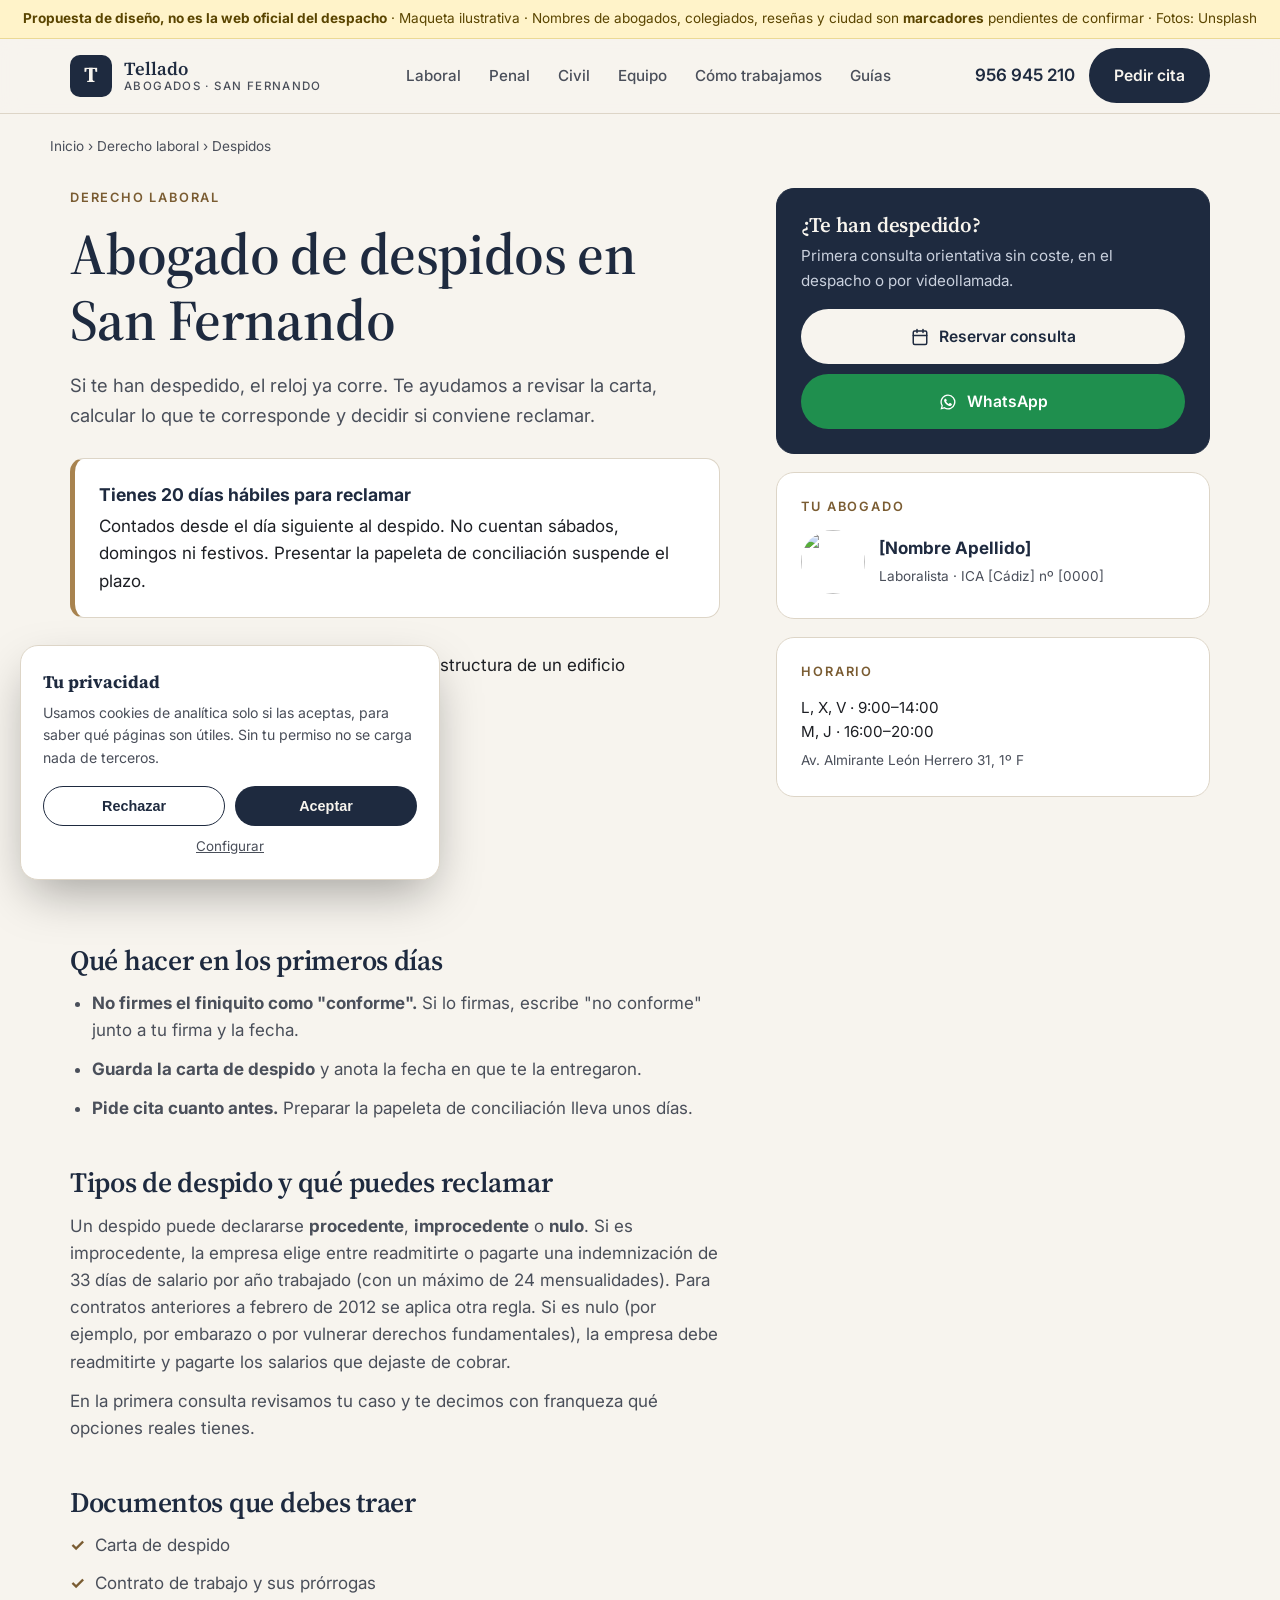
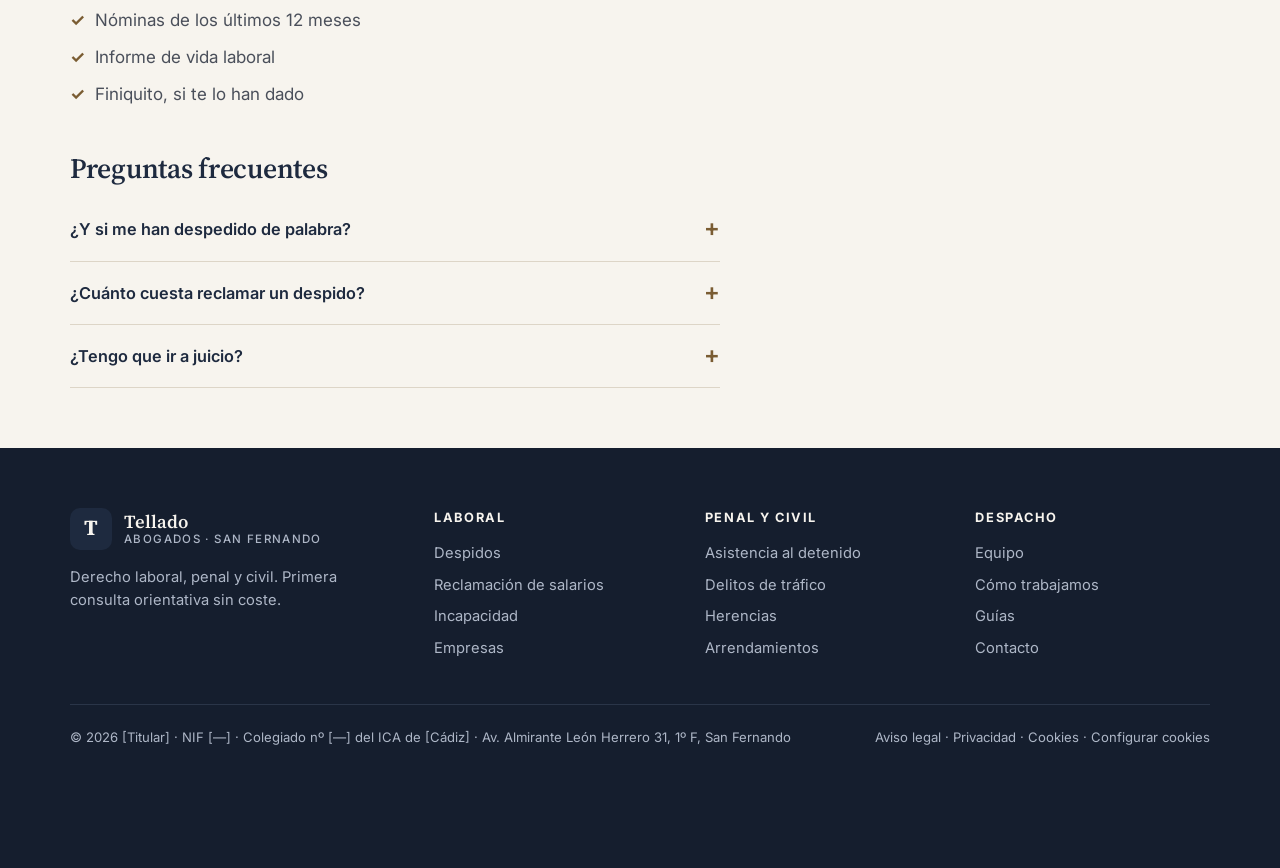
==== servicio-despidos.html @ cbaa28bf "Maqueta de diseño para la nueva web del despacho Portada y página de servicio de despidos con imágen" ====
<!doctype html>
<html lang="es">
<head>
<meta charset="utf-8">
<meta name="viewport" content="width=device-width, initial-scale=1">
<title>Abogado de despidos en San Fernando (Cádiz) | Tellado Abogados — MAQUETA</title>
<meta name="description" content="¿Te han despedido? Tienes 20 días hábiles para reclamar. Abogados laboralistas en San Fernando: primera consulta sin coste y presupuesto cerrado.">
<meta name="robots" content="noindex">
<link rel="preconnect" href="https://fonts.googleapis.com">
<link href="https://fonts.googleapis.com/css2?family=Inter:wght@400;500;600&family=Source+Serif+4:opsz,wght@8..60,600;8..60,700&display=swap" rel="stylesheet">
<link rel="stylesheet" href="estilos.css">
</head>
<body>
<svg width="0" height="0" style="position:absolute" aria-hidden="true">
  <symbol id="i-tel" viewBox="0 0 24 24"><path fill="none" stroke="currentColor" stroke-width="2" stroke-linecap="round" stroke-linejoin="round" d="M22 16.9v3a2 2 0 0 1-2.2 2 19.8 19.8 0 0 1-8.6-3.1 19.5 19.5 0 0 1-6-6A19.8 19.8 0 0 1 2.1 4.2 2 2 0 0 1 4.1 2h3a2 2 0 0 1 2 1.7c.1 1 .4 1.9.7 2.8a2 2 0 0 1-.5 2.1L8 9.9a16 16 0 0 0 6 6l1.3-1.3a2 2 0 0 1 2.1-.4c.9.3 1.8.6 2.8.7a2 2 0 0 1 1.7 2z"/></symbol>
  <symbol id="i-wa" viewBox="0 0 24 24"><path fill="currentColor" d="M12 2a10 10 0 0 0-8.6 15.1L2 22l5-1.3A10 10 0 1 0 12 2zm0 18.2c-1.5 0-3-.4-4.3-1.2l-.3-.2-3 .8.8-2.9-.2-.3A8.2 8.2 0 1 1 12 20.2zm4.5-6.1c-.2-.1-1.5-.7-1.7-.8-.2-.1-.4-.1-.6.1l-.8 1c-.1.2-.3.2-.5.1a6.7 6.7 0 0 1-3.3-2.9c-.3-.4.3-.4.7-1.4.1-.2 0-.3 0-.4l-.8-1.8c-.2-.5-.4-.4-.6-.4h-.5c-.2 0-.4.1-.7.3-.2.3-.9.9-.9 2.2s.9 2.5 1 2.7c.1.2 1.8 2.8 4.4 3.9 1.6.7 2.3.8 3.1.6.5-.1 1.5-.6 1.7-1.2.2-.6.2-1.1.2-1.2-.1-.2-.3-.2-.5-.3z"/></symbol>
  <symbol id="i-cal" viewBox="0 0 24 24"><g fill="none" stroke="currentColor" stroke-width="2" stroke-linecap="round"><rect x="3" y="4" width="18" height="18" rx="2"/><path d="M16 2v4M8 2v4M3 10h18"/></g></symbol>
  <symbol id="i-ok" viewBox="0 0 24 24"><g fill="none" stroke="currentColor" stroke-width="2" stroke-linecap="round" stroke-linejoin="round"><path d="M12 22s8-4 8-10V5l-8-3-8 3v7c0 6 8 10 8 10z"/><path d="m9 12 2 2 4-4"/></g></symbol>
  <symbol id="i-doc" viewBox="0 0 24 24"><g fill="none" stroke="currentColor" stroke-width="2" stroke-linecap="round" stroke-linejoin="round"><path d="M14 2H6a2 2 0 0 0-2 2v16a2 2 0 0 0 2 2h12a2 2 0 0 0 2-2V8z"/><path d="M14 2v6h6M9 13h6M9 17h6"/></g></symbol>
  <symbol id="i-vid" viewBox="0 0 24 24"><g fill="none" stroke="currentColor" stroke-width="2" stroke-linecap="round" stroke-linejoin="round"><path d="m23 7-7 5 7 5z"/><rect x="1" y="5" width="15" height="14" rx="2"/></g></symbol>
  <symbol id="i-pin" viewBox="0 0 24 24"><g fill="none" stroke="currentColor" stroke-width="2"><path d="M21 10c0 7-9 13-9 13S3 17 3 10a9 9 0 0 1 18 0z"/><circle cx="12" cy="10" r="3"/></g></symbol>
  <symbol id="i-reloj" viewBox="0 0 24 24"><g fill="none" stroke="currentColor" stroke-width="2" stroke-linecap="round"><circle cx="12" cy="12" r="10"/><path d="M12 6v6l4 2"/></g></symbol>
  <symbol id="i-mail" viewBox="0 0 24 24"><g fill="none" stroke="currentColor" stroke-width="2" stroke-linecap="round" stroke-linejoin="round"><rect x="2" y="4" width="20" height="16" rx="2"/><path d="m22 6-10 7L2 6"/></g></symbol>
</svg>

<div class="demo"><strong>Propuesta de diseño, no es la web oficial del despacho</strong> · Maqueta ilustrativa · Nombres de abogados, colegiados, reseñas y ciudad son <strong>marcadores</strong> pendientes de confirmar · Fotos: Unsplash</div>

<header class="top">
  <div class="wrap nav">
    <a class="logo" href="index.html" aria-label="Tellado Abogados, inicio">
      <span class="logo-mark">T</span>
      <span class="logo-txt">Tellado<small>Abogados · San Fernando</small></span>
    </a>
    <nav aria-label="Principal">
      <ul class="menu">
        <li><a href="#areas">Laboral</a></li>
        <li><a href="#areas">Penal</a></li>
        <li><a href="#areas">Civil</a></li>
        <li><a href="#equipo">Equipo</a></li>
        <li><a href="#metodo">Cómo trabajamos</a></li>
        <li><a href="#guias">Guías</a></li>
      </ul>
    </nav>
    <div class="nav-cta">
      <a class="tel" href="tel:+34956945210">956 945 210</a>
      <a class="btn btn-primario" href="#contacto">Pedir cita</a>
      <button class="burger" aria-label="Abrir menú" style="display:none;align-items:center;gap:8px;background:none;border:1.5px solid var(--linea);border-radius:999px;padding:9px 14px;font:600 .9rem var(--sans);color:var(--marino)">☰ Menú</button>
    </div>
  </div>
</header>

<main>
  <div class="wrap migas"><a href="index.html">Inicio</a> › <a href="index.html#areas">Derecho laboral</a> › Despidos</div>
  <section class="svc-hero">
    <div class="wrap svc-grid">
      <article class="prosa">
        <span class="eyebrow">Derecho laboral</span>
        <h1>Abogado de despidos en San Fernando</h1>
        <p class="lead" style="font-size:1.15rem;margin-top:18px">Si te han despedido, el reloj ya corre. Te ayudamos a revisar la carta, calcular lo que te corresponde y decidir si conviene reclamar.</p>
        <div class="plazo"><strong>Tienes 20 días hábiles para reclamar</strong>Contados desde el día siguiente al despido. No cuentan sábados, domingos ni festivos. Presentar la papeleta de conciliación suspende el plazo.</div>
        <img class="svc-banner" src="https://images.unsplash.com/photo-1587582423116-ec07293f0395?w=1400&q=70&auto=format&fit=crop" alt="Obrero de la construcción con casco en la estructura de un edificio">
        <h2>Qué hacer en los primeros días</h2>
        <ul>
          <li><strong>No firmes el finiquito como "conforme".</strong> Si lo firmas, escribe "no conforme" junto a tu firma y la fecha.</li>
          <li><strong>Guarda la carta de despido</strong> y anota la fecha en que te la entregaron.</li>
          <li><strong>Pide cita cuanto antes.</strong> Preparar la papeleta de conciliación lleva unos días.</li>
        </ul>
        <h2>Tipos de despido y qué puedes reclamar</h2>
        <p>Un despido puede declararse <strong>procedente</strong>, <strong>improcedente</strong> o <strong>nulo</strong>. Si es improcedente, la empresa elige entre readmitirte o pagarte una indemnización de 33 días de salario por año trabajado (con un máximo de 24 mensualidades). Para contratos anteriores a febrero de 2012 se aplica otra regla. Si es nulo (por ejemplo, por embarazo o por vulnerar derechos fundamentales), la empresa debe readmitirte y pagarte los salarios que dejaste de cobrar.</p>
        <p>En la primera consulta revisamos tu caso y te decimos con franqueza qué opciones reales tienes.</p>
        <h2>Documentos que debes traer</h2>
        <ul class="docs">
          <li>Carta de despido</li><li>Contrato de trabajo y sus prórrogas</li><li>Nóminas de los últimos 12 meses</li><li>Informe de vida laboral</li><li>Finiquito, si te lo han dado</li>
        </ul>
        <h2>Preguntas frecuentes</h2>
        <details><summary>¿Y si me han despedido de palabra?</summary><p>Un despido verbal también se puede reclamar, y el plazo de 20 días empieza igual. Es importante reunir pruebas: mensajes, testigos o la baja en la Seguridad Social.</p></details>
        <details><summary>¿Cuánto cuesta reclamar un despido?</summary><p>La primera consulta es gratuita. Si decides reclamar, te damos un presupuesto cerrado por escrito antes de empezar.</p></details>
        <details><summary>¿Tengo que ir a juicio?</summary><p>No siempre. Muchos despidos se resuelven en la conciliación previa o en un acuerdo antes del juicio.</p></details>
      </article>
      <aside class="lateral">
        <div class="tarjeta osc">
          <h3>¿Te han despedido?</h3>
          <p style="color:#C9D0DD;font-size:.95rem;margin:8px 0 6px">Primera consulta orientativa sin coste, en el despacho o por videollamada.</p>
          <a class="btn" style="background:var(--marfil);color:var(--marino)" href="index.html#contacto"><svg><use href="#i-cal"/></svg>Reservar consulta</a>
          <a class="btn btn-wa" href="https://wa.me/34000000000"><svg><use href="#i-wa"/></svg>WhatsApp</a>
        </div>
        <div class="tarjeta">
          <span class="eyebrow">Tu abogado</span>
          <div class="resp"><img src="https://images.unsplash.com/photo-1560250097-0b93528c311a?w=200&q=60&auto=format&fit=crop&crop=faces" alt=""><div><strong>[Nombre Apellido]</strong><span>Laboralista · ICA [Cádiz] nº [0000]</span></div></div>
        </div>
        <div class="tarjeta">
          <span class="eyebrow">Horario</span>
          <p style="font-size:.95rem">L, X, V · 9:00–14:00<br>M, J · 16:00–20:00</p>
          <p class="muted" style="font-size:.85rem;margin-top:6px">Av. Almirante León Herrero 31, 1º F</p>
        </div>
      </aside>
    </div>
  </section>
</main>

<footer class="pie">
  <div class="wrap">
    <div class="pie-grid">
      <div>
        <a class="logo" href="index.html"><span class="logo-mark">T</span><span class="logo-txt" style="color:var(--marfil)">Tellado<small style="color:#AEB7C7">Abogados · San Fernando</small></span></a>
        <p style="margin-top:16px;max-width:32ch">Derecho laboral, penal y civil. Primera consulta orientativa sin coste.</p>
      </div>
      <div><h4>Laboral</h4><ul><li><a href="servicio-despidos.html">Despidos</a></li><li><a href="#">Reclamación de salarios</a></li><li><a href="#">Incapacidad</a></li><li><a href="#">Empresas</a></li></ul></div>
      <div><h4>Penal y civil</h4><ul><li><a href="#">Asistencia al detenido</a></li><li><a href="#">Delitos de tráfico</a></li><li><a href="#">Herencias</a></li><li><a href="#">Arrendamientos</a></li></ul></div>
      <div><h4>Despacho</h4><ul><li><a href="#equipo">Equipo</a></li><li><a href="#metodo">Cómo trabajamos</a></li><li><a href="#guias">Guías</a></li><li><a href="#contacto">Contacto</a></li></ul></div>
    </div>
    <div class="lssi">
      <span>© 2026 [Titular] · NIF [—] · Colegiado nº [—] del ICA de [Cádiz] · Av. Almirante León Herrero 31, 1º F, San Fernando</span>
      <span><a href="#">Aviso legal</a> · <a href="#">Privacidad</a> · <a href="#">Cookies</a> · <a href="#" onclick="document.querySelector('.cookies').hidden=false;return false">Configurar cookies</a></span>
    </div>
  </div>
</footer>

<nav class="barra-movil" aria-label="Contacto rápido">
  <a href="tel:+34956945210"><svg><use href="#i-tel"/></svg>Llamar</a>
  <a class="wa" href="https://wa.me/34000000000"><svg><use href="#i-wa"/></svg>WhatsApp</a>
  <a class="cita" href="#contacto"><svg><use href="#i-cal"/></svg>Pedir cita</a>
</nav>

<div class="cookies" role="dialog" aria-label="Cookies">
  <h4>Tu privacidad</h4>
  <p>Usamos cookies de analítica solo si las aceptas, para saber qué páginas son útiles. Sin tu permiso no se carga nada de terceros.</p>
  <div class="acc">
    <button class="btn btn-borde" onclick="this.closest('.cookies').hidden=true">Rechazar</button>
    <button class="btn btn-primario" onclick="this.closest('.cookies').hidden=true">Aceptar</button>
  </div>
  <a class="conf" href="#">Configurar</a>
</div>
</body>
</html>
---- estilos.css ----
/* MAQUETA ILUSTRATIVA — no es código de producción */
:root{
  --marino:#1E2A3F; --marino-2:#2C3B57; --marfil:#F7F4EE; --marfil-2:#EFE9DE;
  --laton:#A8834F; --laton-osc:#7A5C32; --texto:#1D1F24; --texto-2:#4A4F5A;
  --linea:#DDD5C7; --blanco:#fff; --wa:#1F8F4E;
  --serif:"Source Serif 4", Georgia, serif; --sans:"Inter", system-ui, sans-serif;
  --r:14px; --sombra:0 10px 30px -12px rgba(30,42,63,.25);
  --max:1180px;
}
*{box-sizing:border-box;margin:0}
html{scroll-behavior:smooth}
body{font-family:var(--sans);color:var(--texto);background:var(--marfil);line-height:1.6;font-size:17px;-webkit-font-smoothing:antialiased}
img{max-width:100%;display:block}
a{color:inherit}
:focus-visible{outline:3px solid var(--laton);outline-offset:3px;border-radius:4px}
h1,h2,h3{font-family:var(--serif);color:var(--marino);line-height:1.15;font-weight:600;letter-spacing:-.01em}
h1{font-size:clamp(2.1rem,4.6vw,3.6rem)}
h2{font-size:clamp(1.7rem,3vw,2.5rem)}
h3{font-size:1.3rem}
.wrap{max-width:var(--max);margin:0 auto;padding:0 20px}
.eyebrow{font-size:.8rem;letter-spacing:.14em;text-transform:uppercase;color:var(--laton-osc);font-weight:600;margin-bottom:.8rem;display:block}
.muted{color:var(--texto-2)}
section{padding:88px 0}

/* aviso maqueta */
.demo{background:#FFF3C9;color:#5a4500;font-size:.85rem;text-align:center;padding:8px 16px;border-bottom:1px solid #EBD995}

/* cabecera */
header.top{position:sticky;top:0;z-index:30;background:rgba(247,244,238,.92);backdrop-filter:blur(10px);border-bottom:1px solid var(--linea)}
.nav{display:flex;align-items:center;justify-content:space-between;height:74px;gap:24px}
.logo{display:flex;align-items:center;gap:12px;text-decoration:none}
.logo-mark{width:42px;height:42px;border-radius:10px;background:var(--marino);color:var(--marfil);display:grid;place-items:center;font-family:var(--serif);font-size:1.35rem;font-weight:700}
.logo-txt{font-family:var(--serif);font-weight:600;font-size:1.15rem;color:var(--marino);line-height:1.1}
.logo-txt small{display:block;font-family:var(--sans);font-size:.72rem;letter-spacing:.12em;text-transform:uppercase;color:var(--texto-2);font-weight:500}
.menu{display:flex;gap:28px;list-style:none;padding:0}
.menu a{text-decoration:none;font-weight:500;font-size:.95rem;color:var(--texto-2)}
.menu a:hover,.menu a[aria-current]{color:var(--marino)}
.nav-cta{display:flex;align-items:center;gap:14px}
.tel{font-weight:600;text-decoration:none;color:var(--marino);white-space:nowrap}
.btn{display:inline-flex;align-items:center;justify-content:center;gap:10px;padding:14px 24px;border-radius:999px;font-weight:600;text-decoration:none;font-size:.98rem;border:1.5px solid transparent;transition:transform .15s,background .15s;cursor:pointer}
.btn:hover{transform:translateY(-1px)}
.btn-primario{background:var(--marino);color:var(--marfil)}
.btn-primario:hover{background:var(--marino-2)}
.btn-borde{border-color:var(--marino);color:var(--marino);background:transparent}
.btn-wa{background:var(--wa);color:#fff}
.btn svg{width:18px;height:18px}

/* hero */
.hero{padding:56px 0 72px;position:relative;overflow:hidden}
.hero-grid{display:grid;grid-template-columns:1.05fr .95fr;gap:56px;align-items:center}
.hero p.lead{font-size:1.2rem;color:var(--texto-2);margin:22px 0 32px;max-width:34ch}
.hero-acc{display:flex;flex-wrap:wrap;gap:12px}
.hero-foto{position:relative}
.hero-foto img{border-radius:22px;aspect-ratio:1/1;max-height:560px;object-fit:cover;width:100%;box-shadow:var(--sombra)}
.hero-ficha{position:absolute;left:-28px;bottom:28px;background:var(--blanco);border-radius:var(--r);padding:16px 18px;box-shadow:var(--sombra);display:flex;gap:14px;align-items:center;max-width:290px}
.hero-ficha .punto{width:12px;height:12px;border-radius:50%;background:#2E9E5B;box-shadow:0 0 0 5px rgba(46,158,91,.18);flex:none}
.hero-ficha strong{display:block;color:var(--marino);font-size:.95rem}
.hero-ficha span{font-size:.85rem;color:var(--texto-2)}
.garantias{display:flex;flex-wrap:wrap;gap:22px;margin-top:40px;padding-top:28px;border-top:1px solid var(--linea)}
.garantias div{display:flex;align-items:center;gap:10px;font-size:.93rem;font-weight:500;color:var(--marino)}
.garantias svg{width:22px;height:22px;color:var(--laton);flex:none}

/* urgencia */
.urgencia{background:var(--marino);color:var(--marfil)}
.urgencia .wrap{display:flex;align-items:center;justify-content:space-between;gap:24px;padding-top:22px;padding-bottom:22px;flex-wrap:wrap}
.urgencia p{font-size:1.02rem}
.urgencia strong{color:#E9D3AE}
.urgencia a.btn{background:var(--marfil);color:var(--marino)}

/* áreas */
.cab{display:flex;justify-content:space-between;align-items:end;gap:24px;margin-bottom:44px;flex-wrap:wrap}
.cab p{max-width:46ch}
.areas{display:grid;grid-template-columns:1.3fr 1fr 1fr;gap:22px}
.area{background:var(--blanco);border-radius:20px;overflow:hidden;display:flex;flex-direction:column;border:1px solid var(--linea);text-decoration:none;transition:box-shadow .2s,transform .2s}
.area:hover{box-shadow:var(--sombra);transform:translateY(-3px)}
.area img{aspect-ratio:16/10;object-fit:cover;width:100%}
.area .cuerpo{padding:24px 26px 28px;display:flex;flex-direction:column;gap:10px;flex:1}
.area .tag{align-self:flex-start;font-size:.75rem;font-weight:600;letter-spacing:.08em;text-transform:uppercase;background:var(--marfil-2);color:var(--laton-osc);padding:5px 10px;border-radius:999px}
.area ul{padding-left:0;list-style:none;display:grid;gap:6px;margin-top:6px}
.area li{font-size:.95rem;color:var(--texto-2);padding-left:20px;position:relative}
.area li::before{content:"";position:absolute;left:0;top:.62em;width:8px;height:2px;background:var(--laton)}
.area .mas{margin-top:auto;padding-top:14px;font-weight:600;color:var(--marino)}
.area.destacada{background:var(--marino);border-color:var(--marino)}
.area.destacada h3,.area.destacada .mas{color:var(--marfil)}
.area.destacada li{color:#C9D0DD}
.area.destacada .tag{background:rgba(255,255,255,.1);color:#E9D3AE}

/* cómo trabajamos */
.metodo{background:var(--blanco)}
.metodo-grid{display:grid;grid-template-columns:.9fr 1.1fr;gap:64px;align-items:center}
.metodo-grid img{border-radius:22px;aspect-ratio:1/1;object-fit:cover;width:100%}
.pasos{list-style:none;padding:0;display:grid;gap:26px;margin-top:34px;counter-reset:p}
.pasos li{display:grid;grid-template-columns:52px 1fr;gap:18px;counter-increment:p}
.pasos li::before{content:counter(p,decimal-leading-zero);font-family:var(--serif);font-size:1.4rem;color:var(--laton-osc);border:1.5px solid var(--linea);border-radius:50%;width:52px;height:52px;display:grid;place-items:center}
.pasos h3{font-size:1.15rem;margin-bottom:4px}

/* equipo */
.equipo{display:grid;grid-template-columns:repeat(3,1fr);gap:26px}
.abogado img{aspect-ratio:4/5;object-fit:cover;border-radius:18px;width:100%;filter:saturate(.85)}
.abogado h3{margin-top:18px}
.abogado .col{font-size:.86rem;color:var(--laton-osc);font-weight:600;margin:4px 0 8px}
.abogado p{font-size:.95rem;color:var(--texto-2)}

/* reseñas */
.resenas{background:var(--marfil-2)}
.res-grid{display:grid;grid-template-columns:repeat(3,1fr);gap:22px}
blockquote{background:var(--blanco);border-radius:18px;padding:28px;border:1px solid var(--linea);display:flex;flex-direction:column;gap:18px}
blockquote p{font-family:var(--serif);font-size:1.12rem;color:var(--marino);line-height:1.45}
blockquote footer{font-size:.88rem;color:var(--texto-2);margin-top:auto}
.estrellas{color:var(--laton);letter-spacing:3px;font-size:1rem}
.nota-deonto{margin-top:22px;font-size:.85rem;color:var(--texto-2);display:flex;gap:8px;align-items:flex-start}

/* guías + faq */
.dos{display:grid;grid-template-columns:1fr 1fr;gap:64px}
.guia{display:grid;grid-template-columns:120px 1fr;gap:18px;padding:18px 0;border-bottom:1px solid var(--linea);text-decoration:none;align-items:center}
.guia img{aspect-ratio:1/1;object-fit:cover;border-radius:12px}
.guia span{font-size:.8rem;color:var(--laton-osc);font-weight:600;text-transform:uppercase;letter-spacing:.08em}
.guia h3{font-size:1.12rem;margin-top:4px}
details{border-bottom:1px solid var(--linea);padding:18px 0}
summary{cursor:pointer;font-weight:600;color:var(--marino);list-style:none;display:flex;justify-content:space-between;gap:18px;font-size:1.02rem}
summary::-webkit-details-marker{display:none}
summary::after{content:"+";font-size:1.5rem;line-height:1;color:var(--laton-osc);transition:transform .2s}
details[open] summary::after{transform:rotate(45deg)}
details p{margin-top:12px;color:var(--texto-2);font-size:.98rem}

/* contacto */
.contacto{background:var(--marino);color:var(--marfil)}
.contacto h2,.contacto h3{color:var(--marfil)}
.contacto .eyebrow{color:#E9D3AE}
.ct-grid{display:grid;grid-template-columns:1fr 1.1fr;gap:56px;align-items:start}
.datos{display:grid;gap:22px;margin-top:30px}
.datos>div{display:grid;grid-template-columns:28px minmax(0,1fr);gap:14px;align-items:start}
.datos>div>div{line-height:1.5}
.datos a{font-weight:600;text-decoration:none;border-bottom:1px solid rgba(233,211,174,.5)}
.datos svg{width:24px;height:24px;color:#E9D3AE}
.datos a{color:var(--marfil)}
.datos small{display:block;color:#AEB7C7;font-size:.88rem}
.mapa{margin-top:30px;border-radius:16px;overflow:hidden;position:relative;display:block;text-decoration:none;aspect-ratio:16/8;background:
  linear-gradient(0deg,rgba(30,42,63,.15),rgba(30,42,63,.15)),
  repeating-linear-gradient(35deg,#3A4A67 0 2px,transparent 2px 46px),
  repeating-linear-gradient(-55deg,#3A4A67 0 3px,transparent 3px 70px),#2C3B57}
.mapa .pin{position:absolute;left:50%;top:44%;transform:translate(-50%,-100%);background:var(--laton);color:#fff;padding:8px 14px;border-radius:999px;font-weight:600;font-size:.88rem;box-shadow:0 6px 16px rgba(0,0,0,.3)}
.mapa .ir{position:absolute;right:14px;bottom:14px;background:var(--marfil);color:var(--marino);padding:9px 16px;border-radius:999px;font-weight:600;font-size:.88rem}
form.caso{background:var(--marfil);color:var(--texto);border-radius:22px;padding:34px;display:grid;grid-template-columns:minmax(0,1fr);gap:16px;align-self:start}
form.caso h3{color:var(--marino)}
.fila{display:grid;grid-template-columns:1fr 1fr;gap:14px}
label{font-size:.88rem;font-weight:600;color:var(--marino);display:grid;gap:6px}
input,select,textarea{font:inherit;font-size:1rem;padding:13px 14px;border-radius:10px;border:1.5px solid var(--linea);background:var(--blanco);color:var(--texto);width:100%}
input:focus,select:focus,textarea:focus{border-color:var(--marino);outline:none}
textarea{min-height:110px;resize:vertical}
.aviso-datos{font-size:.84rem;color:var(--texto-2);background:var(--marfil-2);border-radius:10px;padding:12px 14px}
.check{display:flex;gap:10px;align-items:flex-start;line-height:1.45;font-weight:500;font-size:.88rem;color:var(--texto-2)}
.check input{width:20px;height:20px;flex:none;margin-top:2px}
.rgpd{font-size:.76rem;color:var(--texto-2);line-height:1.5}
.hero-grid>*,.metodo-grid>*,.dos>*,.ct-grid>*,.svc-grid>*,.fila>*{min-width:0}
.turnstile{justify-self:start;max-width:100%;display:flex;align-items:center;gap:10px;border:1.5px solid var(--linea);border-radius:8px;padding:10px 14px;background:var(--blanco);font-size:.85rem;color:var(--texto-2)}
.turnstile i{width:18px;height:18px;border-radius:50%;background:#2E9E5B;display:inline-block}

/* pie */
footer.pie{background:#151E2E;color:#AEB7C7;padding:60px 0 120px;font-size:.92rem}
.pie-grid{display:grid;grid-template-columns:1.4fr 1fr 1fr 1fr;gap:36px}
.pie h4{color:var(--marfil);font-family:var(--sans);font-size:.8rem;letter-spacing:.12em;text-transform:uppercase;margin-bottom:14px}
.pie ul{list-style:none;padding:0;display:grid;gap:8px}
.pie a{text-decoration:none}
.pie a:hover{color:var(--marfil)}
.lssi{border-top:1px solid #2A3548;margin-top:44px;padding-top:22px;font-size:.82rem;display:flex;justify-content:space-between;gap:20px;flex-wrap:wrap}

/* barra móvil */
.barra-movil{display:none}
/* cookies */
.cookies{position:fixed;left:20px;bottom:20px;z-index:50;max-width:420px;background:var(--blanco);border-radius:18px;box-shadow:0 20px 50px -10px rgba(0,0,0,.35);padding:22px;border:1px solid var(--linea)}
.cookies h4{font-family:var(--serif);color:var(--marino);font-size:1.1rem;margin-bottom:6px}
.cookies p{font-size:.88rem;color:var(--texto-2)}
.cookies .acc{display:grid;grid-template-columns:1fr 1fr;gap:10px;margin-top:16px}
.cookies .acc .btn{padding:11px 14px;font-size:.9rem}
.cookies a.conf{display:block;text-align:center;margin-top:10px;font-size:.84rem;color:var(--texto-2)}

/* página de servicio */
.migas{font-size:.85rem;color:var(--texto-2);padding:22px 0 0}
.migas a{text-decoration:none}
.svc-hero{padding:30px 0 60px}
.svc-grid{display:grid;grid-template-columns:1.5fr 1fr;gap:56px;align-items:start}
.plazo{background:var(--blanco);border:1px solid var(--linea);border-left:5px solid var(--laton);border-radius:14px;padding:22px 24px;margin:28px 0}
.plazo strong{color:var(--marino);font-size:1.1rem;display:block;margin-bottom:4px}
.prosa h2{font-size:1.75rem;margin:44px 0 14px}
.prosa p,.prosa li{color:var(--texto-2);margin-bottom:12px}
.prosa ul{padding-left:22px}
.lateral{position:sticky;top:100px;display:grid;gap:18px}
.tarjeta{background:var(--blanco);border:1px solid var(--linea);border-radius:18px;padding:24px}
.tarjeta.osc{background:var(--marino);color:var(--marfil);border-color:var(--marino)}
.tarjeta.osc h3{color:var(--marfil)}
.tarjeta .btn{width:100%;margin-top:10px}
.resp{display:flex;gap:14px;align-items:center}
.resp img{width:64px;height:64px;border-radius:50%;object-fit:cover}
.resp strong{color:var(--marino);display:block}
.resp span{font-size:.85rem;color:var(--texto-2)}
.docs{list-style:none;padding:0!important;display:grid;gap:10px}
.docs li{display:flex;gap:10px;align-items:flex-start;margin:0!important}
.docs li::before{content:"✓";color:var(--laton-osc);font-weight:700}
.svc-banner{border-radius:22px;aspect-ratio:21/8;object-fit:cover;width:100%;margin-top:34px}

@media (max-width:960px){
  .menu,.nav-cta .tel{display:none}
  .hero-grid,.metodo-grid,.dos,.ct-grid,.svc-grid{grid-template-columns:1fr;gap:40px}
  .hero-foto img{aspect-ratio:16/10;max-height:none}
  .burger{display:inline-flex!important;white-space:nowrap}
  .hero-ficha{left:14px;bottom:14px}
  .areas,.equipo,.res-grid{grid-template-columns:1fr}
  .pie-grid{grid-template-columns:1fr 1fr}
  .lateral{position:static}
}
@media (max-width:767px){
  body{font-size:16px}
  section{padding:60px 0}
  .nav{height:64px}
  .logo-txt small{white-space:nowrap;font-size:.62rem}
  .nav-cta .btn{display:none}
  .hero{padding:24px 0 48px}
  .fila{grid-template-columns:1fr}
  form.caso{padding:24px}
  .pie-grid{grid-template-columns:1fr}
  .barra-movil{display:grid;grid-template-columns:1fr 1fr 1.3fr;gap:8px;position:fixed;left:0;right:0;bottom:0;z-index:40;background:var(--blanco);padding:10px 12px calc(10px + env(safe-area-inset-bottom));border-top:1px solid var(--linea);box-shadow:0 -8px 24px -12px rgba(0,0,0,.2)}
  .barra-movil a{display:flex;flex-direction:column;align-items:center;gap:3px;text-decoration:none;font-size:.75rem;font-weight:600;padding:8px 4px;border-radius:12px;color:var(--marino)}
  .barra-movil a svg{width:22px;height:22px}
  .barra-movil a.wa{color:var(--wa)}
  .barra-movil a.cita{background:var(--marino);color:var(--marfil);flex-direction:row;justify-content:center;font-size:.9rem}
  .cookies{left:10px;right:10px;bottom:84px;max-width:none}
}
@media (prefers-reduced-motion:reduce){*{transition:none!important;scroll-behavior:auto!important}}
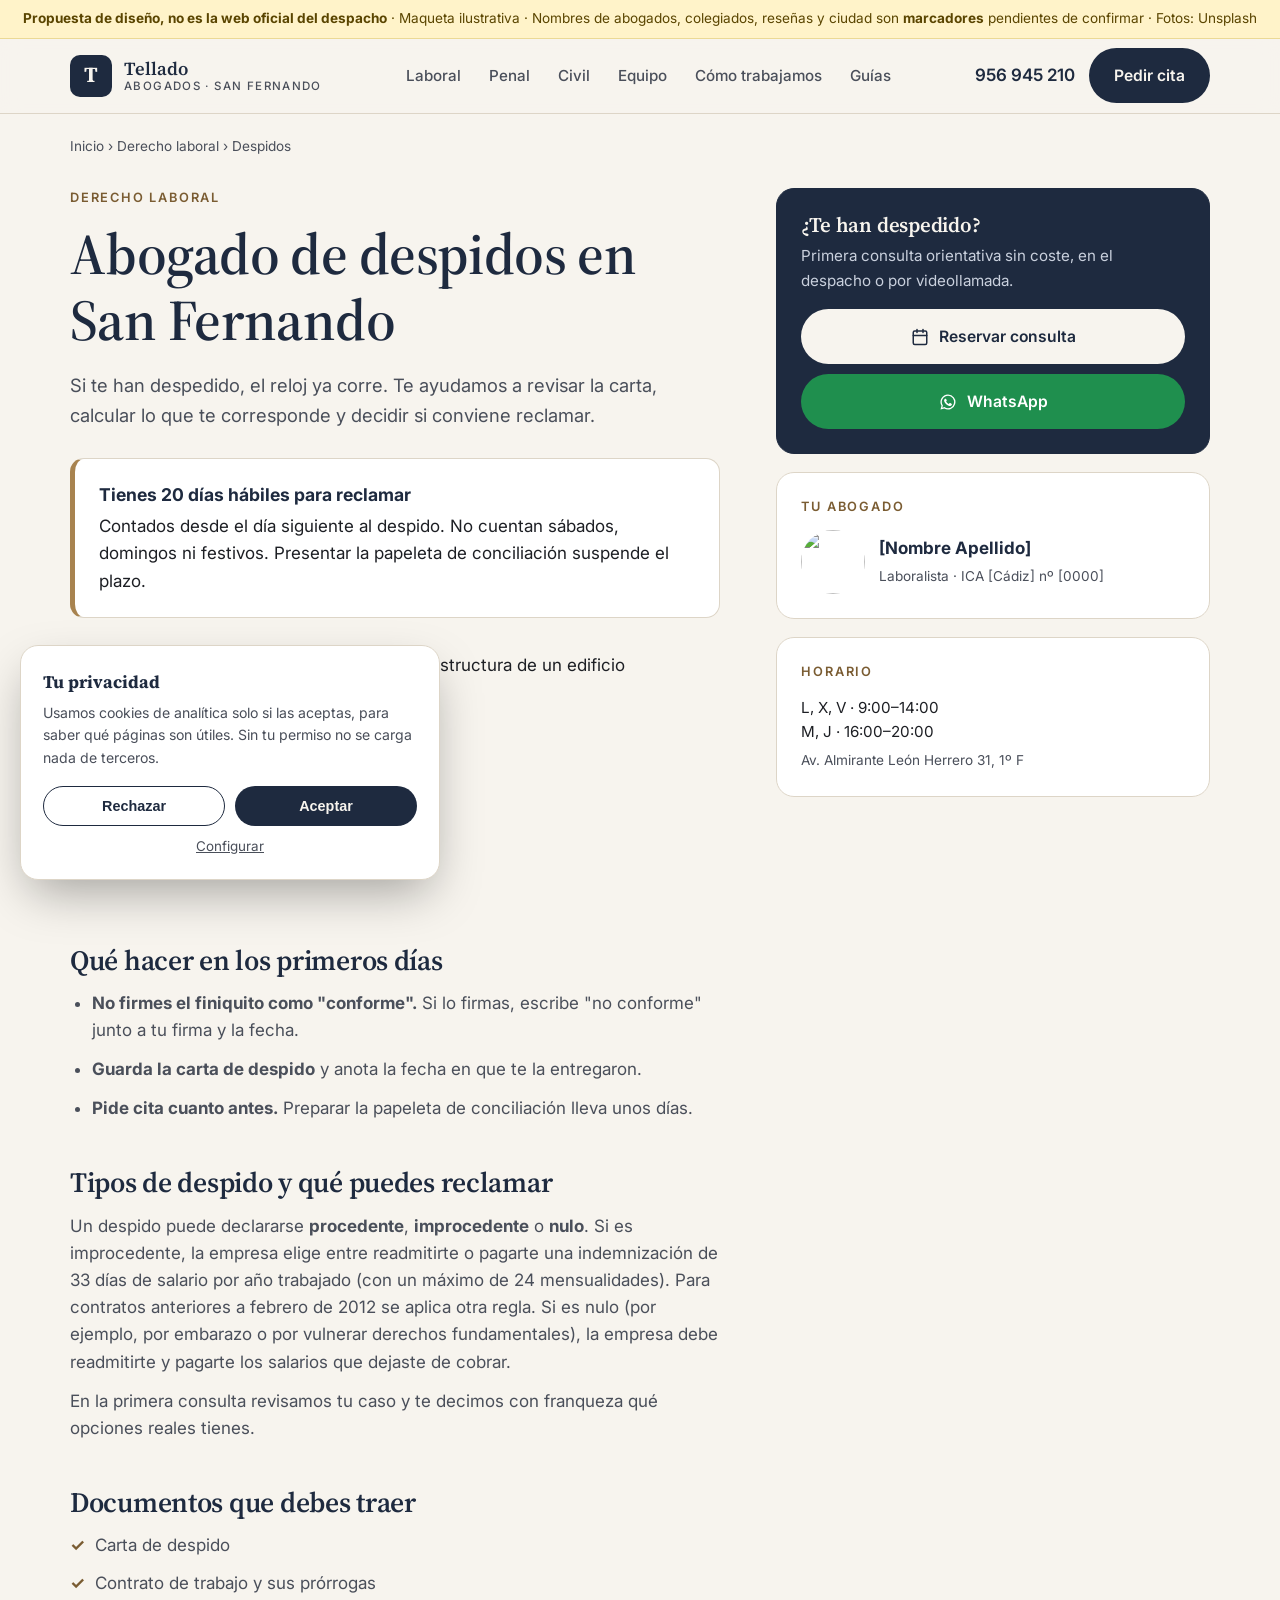
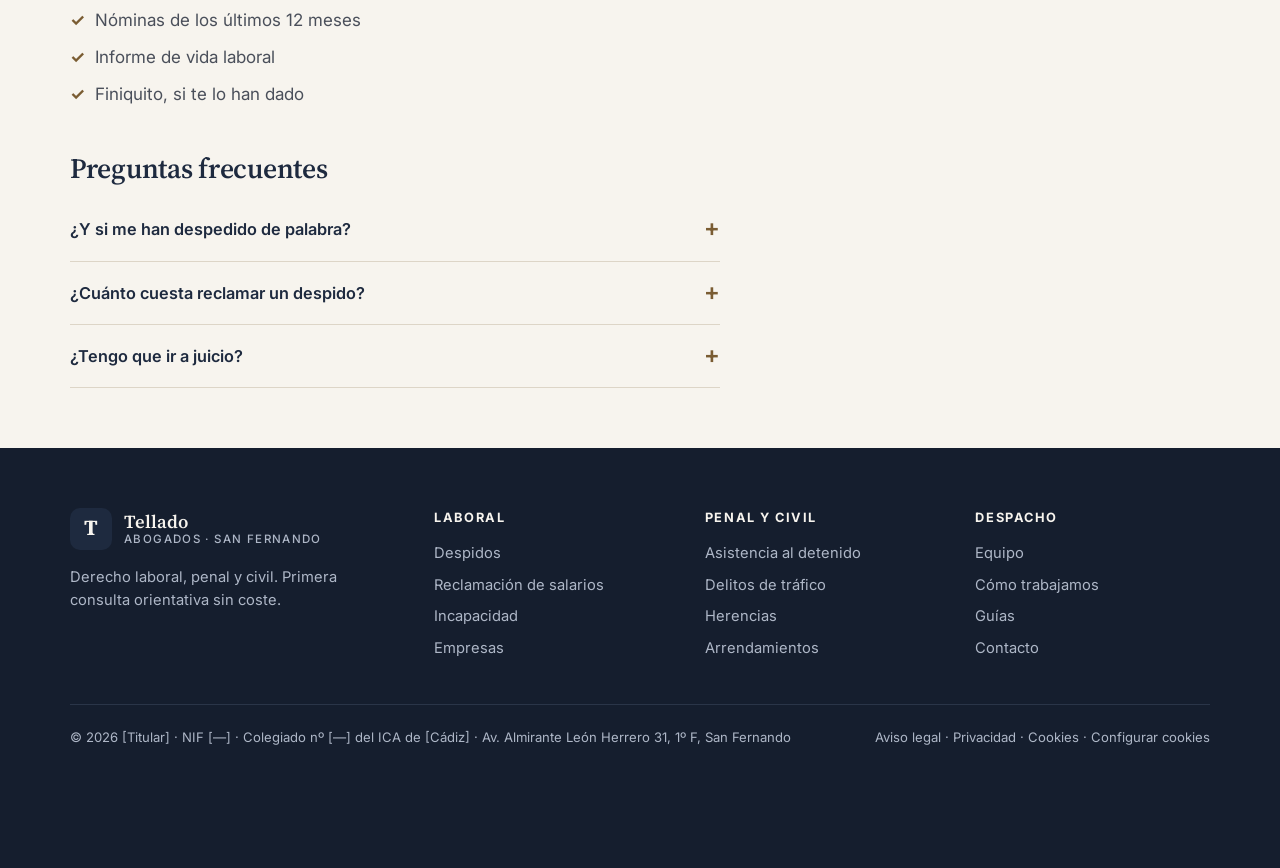
==== commit 30e04136: "Versionar la hoja de estilos para evitar caché antigua Co-Authored-By: Claude Opus 5.5 <noreply@anth" ====
--- a/servicio-despidos.html
+++ b/servicio-despidos.html
@@ -5,10 +5,11 @@
 <meta name="viewport" content="width=device-width, initial-scale=1">
 <title>Abogado de despidos en San Fernando (Cádiz) | Tellado Abogados — MAQUETA</title>
 <meta name="description" content="¿Te han despedido? Tienes 20 días hábiles para reclamar. Abogados laboralistas en San Fernando: primera consulta sin coste y presupuesto cerrado.">
-<meta name="robots" content="noindex">
+<meta name="robots" content="noindex, nofollow, noarchive, noimageindex">
+<meta name="googlebot" content="noindex, nofollow">
 <link rel="preconnect" href="https://fonts.googleapis.com">
 <link href="https://fonts.googleapis.com/css2?family=Inter:wght@400;500;600&family=Source+Serif+4:opsz,wght@8..60,600;8..60,700&display=swap" rel="stylesheet">
-<link rel="stylesheet" href="estilos.css">
+<link rel="stylesheet" href="estilos.css?v=3">
 </head>
 <body>
 <svg width="0" height="0" style="position:absolute" aria-hidden="true">
--- a/estilos.css
+++ b/estilos.css
@@ -176,7 +176,7 @@
 .cookies a.conf{display:block;text-align:center;margin-top:10px;font-size:.84rem;color:var(--texto-2)}
 
 /* página de servicio */
-.migas{font-size:.85rem;color:var(--texto-2);padding:22px 0 0}
+.migas{font-size:.85rem;color:var(--texto-2);padding-top:22px}
 .migas a{text-decoration:none}
 .svc-hero{padding:30px 0 60px}
 .svc-grid{display:grid;grid-template-columns:1.5fr 1fr;gap:56px;align-items:start}
@@ -214,6 +214,10 @@
   section{padding:60px 0}
   .nav{height:64px}
   .logo-txt small{white-space:nowrap;font-size:.62rem}
+  .nav{gap:12px}
+  .nav-cta{gap:0;flex:none}
+  .burger{padding:8px 12px!important}
+  .logo{min-width:0}
   .nav-cta .btn{display:none}
   .hero{padding:24px 0 48px}
   .fila{grid-template-columns:1fr}
